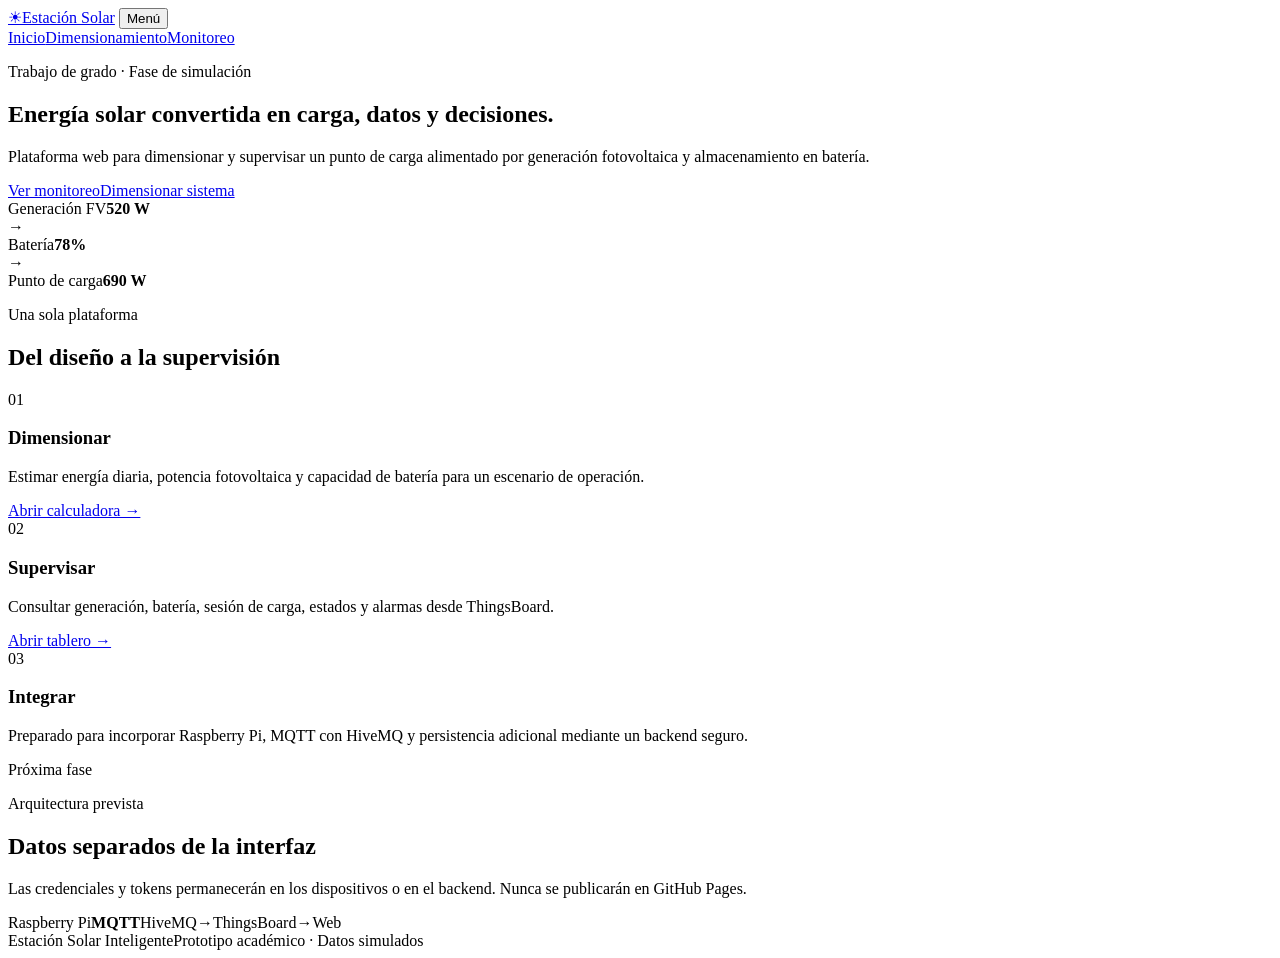
==== index.html @ 5a8cda2a "Add files via upload" ====
<!doctype html>
<html lang="es">
<head>
  <meta charset="utf-8">
  <meta name="viewport" content="width=device-width,initial-scale=1">
  <meta name="description" content="Sistema de gestión y supervisión de una estación de carga solar.">
  <title>Estación Solar Inteligente</title>
  <link rel="stylesheet" href="assets/css/styles.css">
</head>
<body>
  <header class="site-header">
    <a class="brand" href="index.html" aria-label="Inicio"><span class="brand-mark">☀</span><span>Estación Solar</span></a>
    <button class="menu-button" aria-expanded="false" aria-controls="main-nav">Menú</button>
    <nav id="main-nav" class="nav" aria-label="Navegación principal">
      <a class="active" href="index.html">Inicio</a><a href="dimensionamiento.html">Dimensionamiento</a><a href="monitoreo.html">Monitoreo</a>
    </nav>
  </header>
  <main>
    <section class="hero">
      <div class="hero-copy">
        <p class="eyebrow">Trabajo de grado · Fase de simulación</p>
        <h1>Energía solar convertida en carga, datos y decisiones.</h1>
        <p>Plataforma web para dimensionar y supervisar un punto de carga alimentado por generación fotovoltaica y almacenamiento en batería.</p>
        <div class="actions"><a class="button primary" href="monitoreo.html">Ver monitoreo</a><a class="button secondary" href="dimensionamiento.html">Dimensionar sistema</a></div>
      </div>
      <div class="energy-visual" aria-label="Flujo de energía simulado">
        <div class="energy-node solar"><span>Generación FV</span><strong>520 W</strong></div><span class="flow">→</span>
        <div class="energy-node battery"><span>Batería</span><strong>78%</strong></div><span class="flow">→</span>
        <div class="energy-node charge"><span>Punto de carga</span><strong>690 W</strong></div>
      </div>
    </section>
    <section class="section">
      <p class="eyebrow">Una sola plataforma</p><h2>Del diseño a la supervisión</h2>
      <div class="feature-grid">
        <article class="feature"><span class="feature-number">01</span><h3>Dimensionar</h3><p>Estimar energía diaria, potencia fotovoltaica y capacidad de batería para un escenario de operación.</p><a href="dimensionamiento.html">Abrir calculadora →</a></article>
        <article class="feature"><span class="feature-number">02</span><h3>Supervisar</h3><p>Consultar generación, batería, sesión de carga, estados y alarmas desde ThingsBoard.</p><a href="monitoreo.html">Abrir tablero →</a></article>
        <article class="feature"><span class="feature-number">03</span><h3>Integrar</h3><p>Preparado para incorporar Raspberry Pi, MQTT con HiveMQ y persistencia adicional mediante un backend seguro.</p><span class="muted">Próxima fase</span></article>
      </div>
    </section>
    <section class="section architecture"><div><p class="eyebrow">Arquitectura prevista</p><h2>Datos separados de la interfaz</h2><p>Las credenciales y tokens permanecerán en los dispositivos o en el backend. Nunca se publicarán en GitHub Pages.</p></div><div class="pipeline"><span>Raspberry Pi</span><b>MQTT</b><span>HiveMQ</span><b>→</b><span>ThingsBoard</span><b>→</b><span>Web</span></div></section>
  </main>
  <footer><span>Estación Solar Inteligente</span><span>Prototipo académico · Datos simulados</span></footer>
  <script src="assets/js/app.js"></script>
</body></html>
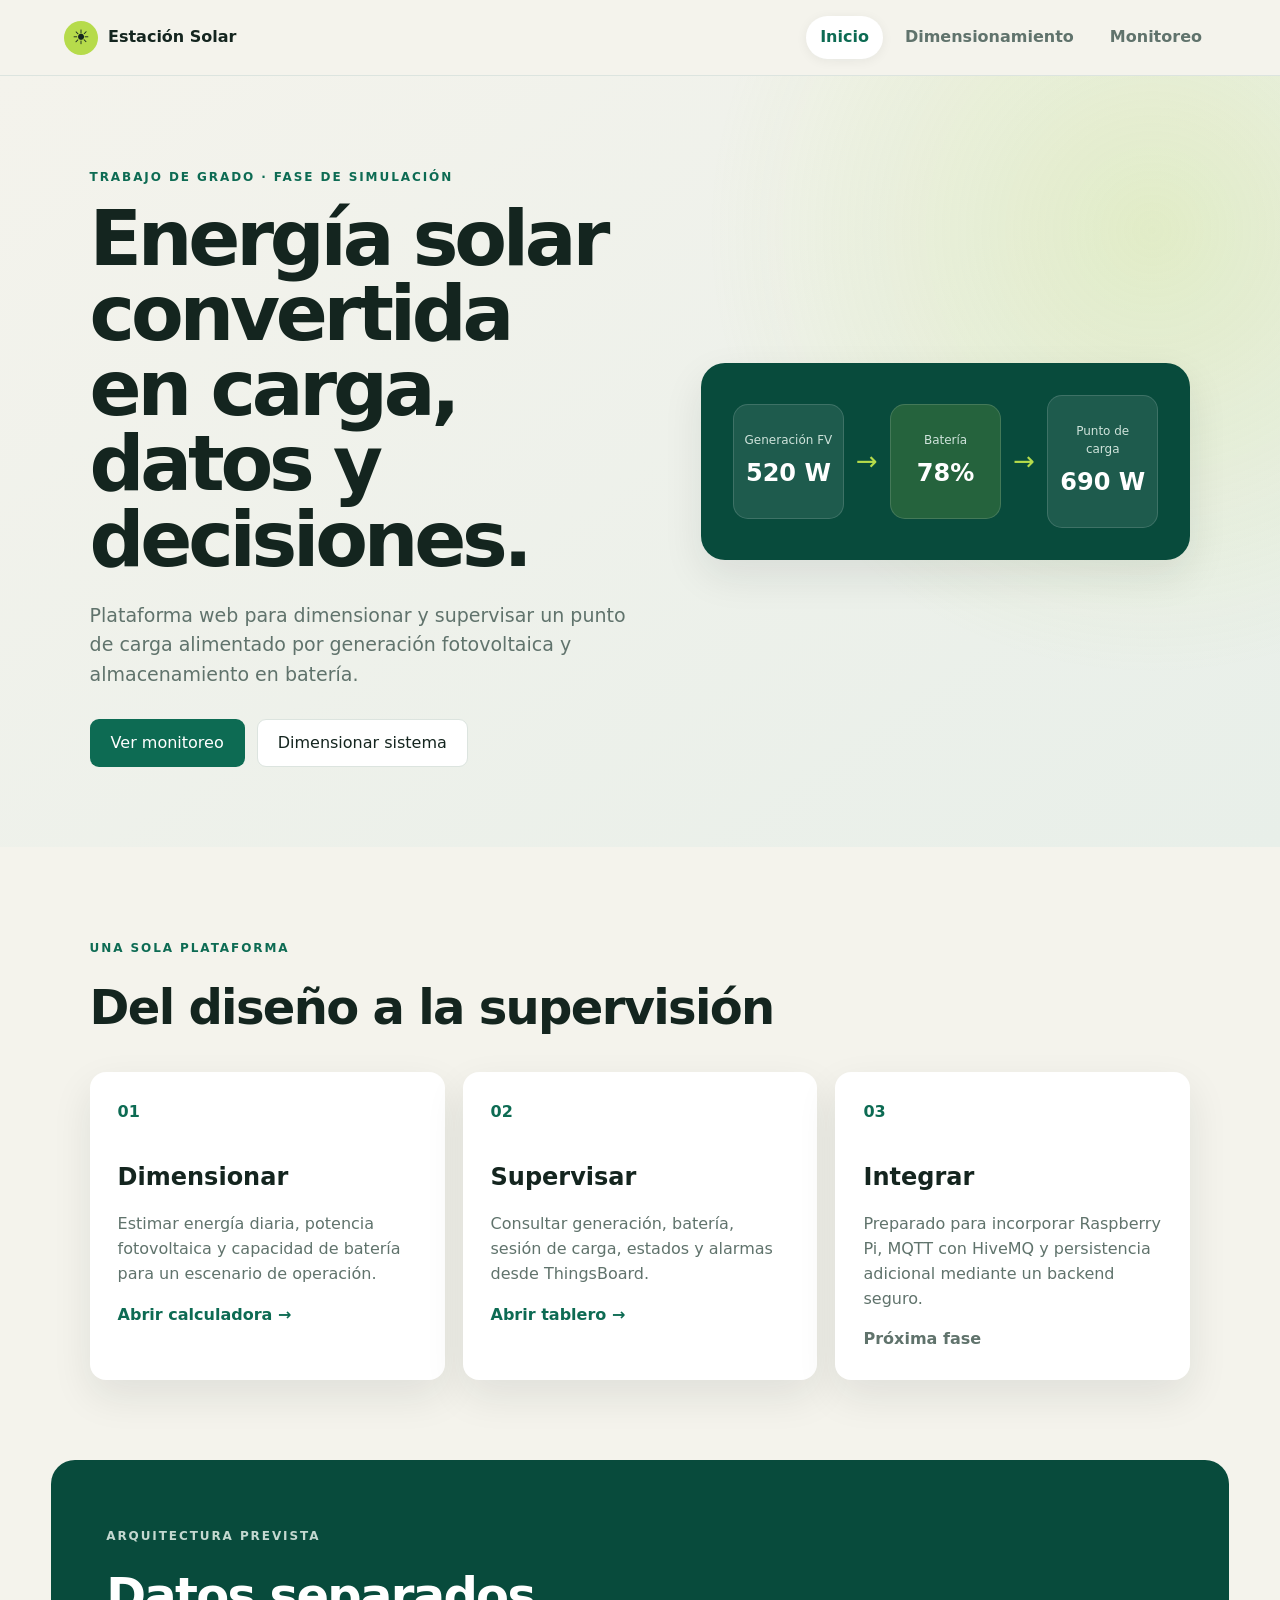
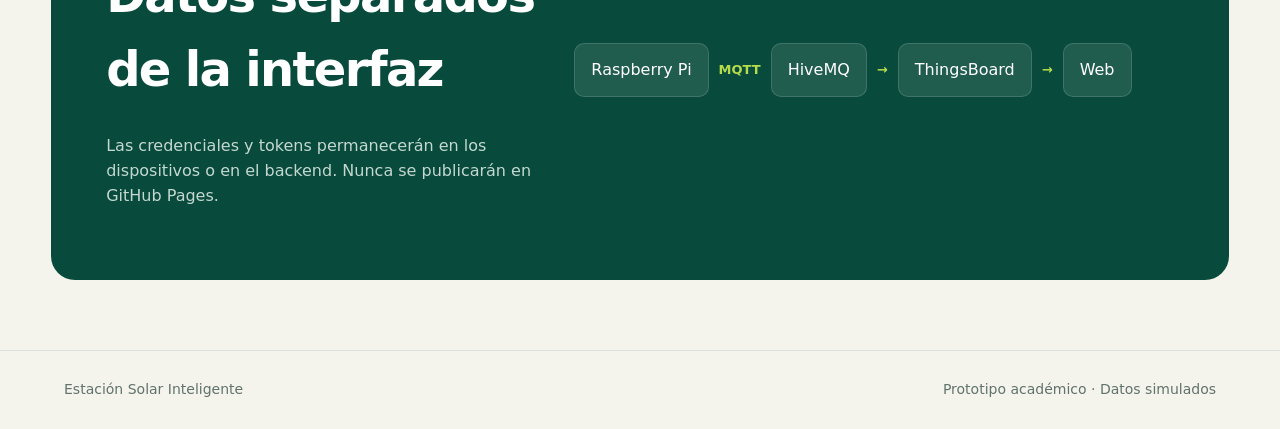
==== commit 48268644: "Add files via upload" ====
--- a/index.html
+++ b/index.html
@@ -5,7 +5,7 @@
   <meta name="viewport" content="width=device-width,initial-scale=1">
   <meta name="description" content="Sistema de gestión y supervisión de una estación de carga solar.">
   <title>Estación Solar Inteligente</title>
-  <link rel="stylesheet" href="assets/css/styles.css">
+  <link rel="stylesheet" href="styles.css">
 </head>
 <body>
   <header class="site-header">
@@ -40,5 +40,5 @@
     <section class="section architecture"><div><p class="eyebrow">Arquitectura prevista</p><h2>Datos separados de la interfaz</h2><p>Las credenciales y tokens permanecerán en los dispositivos o en el backend. Nunca se publicarán en GitHub Pages.</p></div><div class="pipeline"><span>Raspberry Pi</span><b>MQTT</b><span>HiveMQ</span><b>→</b><span>ThingsBoard</span><b>→</b><span>Web</span></div></section>
   </main>
   <footer><span>Estación Solar Inteligente</span><span>Prototipo académico · Datos simulados</span></footer>
-  <script src="assets/js/app.js"></script>
+  <script src="app.js"></script>
 </body></html>
--- a/styles.css
+++ b/styles.css
@@ -0,0 +1,3 @@
+:root{--ink:#14251f;--muted:#60736c;--green:#0d6b53;--green-dark:#084b3c;--lime:#b6db4b;--cream:#f4f3ec;--white:#fff;--line:#dce4df;--amber:#e78c2c;--shadow:0 16px 40px rgba(20,37,31,.09)}*{box-sizing:border-box}html{scroll-behavior:smooth}body{margin:0;background:var(--cream);color:var(--ink);font:16px/1.55 Inter,ui-sans-serif,system-ui,-apple-system,BlinkMacSystemFont,"Segoe UI",sans-serif}a{color:inherit}.site-header{height:76px;padding:0 clamp(20px,5vw,72px);display:flex;align-items:center;justify-content:space-between;background:rgba(244,243,236,.95);border-bottom:1px solid var(--line);position:sticky;top:0;z-index:10;backdrop-filter:blur(12px)}.brand{display:flex;gap:10px;align-items:center;text-decoration:none;font-weight:800}.brand-mark{display:grid;place-items:center;width:34px;height:34px;border-radius:50%;background:var(--lime);font-size:20px}.nav{display:flex;gap:8px}.nav a{padding:9px 14px;border-radius:999px;text-decoration:none;color:var(--muted);font-weight:650}.nav a:hover,.nav a.active{background:var(--white);color:var(--green);box-shadow:0 2px 12px rgba(20,37,31,.06)}.menu-button{display:none;background:none;border:0;font-weight:700}.hero{min-height:610px;padding:80px clamp(20px,7vw,110px);display:grid;grid-template-columns:1.05fr .95fr;align-items:center;gap:70px;background:radial-gradient(circle at 90% 20%,rgba(182,219,75,.22),transparent 34%),linear-gradient(145deg,#f4f3ec,#e8efe9)}.hero h1,.page-heading h1,.monitor-heading h1{font-size:clamp(42px,6vw,78px);line-height:.98;letter-spacing:-.055em;margin:14px 0 24px;max-width:850px}.hero-copy>p:not(.eyebrow){font-size:19px;color:var(--muted);max-width:630px}.eyebrow{text-transform:uppercase;letter-spacing:.16em;font-size:12px;font-weight:800;color:var(--green)}.actions{display:flex;gap:12px;margin-top:30px;flex-wrap:wrap}.button{display:inline-flex;align-items:center;justify-content:center;min-height:48px;padding:0 20px;border:1px solid transparent;border-radius:9px;text-decoration:none;font-weight:750;cursor:pointer;font:inherit}.button.primary{background:var(--green);color:#fff}.button.primary:hover{background:var(--green-dark)}.button.secondary{background:var(--white);border-color:var(--line)}.button.compact{min-height:40px;font-size:14px}.energy-visual{background:var(--green-dark);color:#fff;padding:32px;border-radius:24px;box-shadow:var(--shadow);display:grid;grid-template-columns:1fr auto 1fr auto 1fr;align-items:center;gap:12px}.energy-node{text-align:center;padding:26px 10px;border-radius:15px;background:rgba(255,255,255,.09);border:1px solid rgba(255,255,255,.14)}.energy-node span{display:block;font-size:12px;color:#cfe3db}.energy-node strong{display:block;font-size:24px;margin-top:5px}.energy-node.battery{background:rgba(182,219,75,.17)}.flow{color:var(--lime);font-size:26px}.section{padding:80px clamp(20px,7vw,110px)}.section h2,.dashboard-section h2{font-size:clamp(30px,4vw,48px);letter-spacing:-.035em;margin:8px 0 28px}.feature-grid{display:grid;grid-template-columns:repeat(3,1fr);gap:18px}.feature{background:var(--white);padding:28px;border-radius:16px;box-shadow:var(--shadow);min-height:260px}.feature-number{font-weight:800;color:var(--green)}.feature h3{font-size:24px;margin:34px 0 8px}.feature p{color:var(--muted)}.feature a{color:var(--green);font-weight:750;text-decoration:none}.muted{color:var(--muted);font-weight:700}.architecture{margin:0 clamp(20px,4vw,62px) 70px;padding:55px;display:grid;grid-template-columns:1fr 1.4fr;align-items:center;gap:40px;background:var(--green-dark);color:#fff;border-radius:24px}.architecture p{color:#c4d8d0}.pipeline{display:flex;align-items:center;gap:10px;flex-wrap:wrap}.pipeline span{padding:14px 16px;background:rgba(255,255,255,.1);border:1px solid rgba(255,255,255,.14);border-radius:10px}.pipeline b{color:var(--lime);font-size:13px}footer{padding:28px clamp(20px,5vw,72px);display:flex;justify-content:space-between;color:var(--muted);border-top:1px solid var(--line);font-size:14px}.page-heading,.monitor-heading{padding:70px clamp(20px,7vw,110px) 28px}.page-heading p:last-child{max-width:720px;color:var(--muted);font-size:18px}.calculator{padding-top:20px;display:grid;grid-template-columns:minmax(300px,.75fr) 1.25fr;gap:24px}.form-card,.results{background:#fff;border-radius:18px;padding:30px;box-shadow:var(--shadow)}.form-card{display:grid;gap:18px}.form-card h2{font-size:25px;margin:0}.form-card label{display:grid;gap:7px;font-size:14px;font-weight:700}.form-card input{width:100%;padding:13px;border:1px solid #cbd7d1;border-radius:8px;font:inherit}.results{display:grid;grid-template-columns:1fr 1fr;gap:14px}.results article{background:#eff5f1;border-radius:12px;padding:22px}.results span{display:block;color:var(--muted);font-size:13px}.results strong{display:block;font-size:clamp(22px,3vw,34px);margin-top:6px}.results p{grid-column:1/-1;color:var(--muted);margin:6px}.monitor-heading{display:flex;justify-content:space-between;align-items:end}.monitor-heading h1{font-size:clamp(40px,5vw,66px);margin-bottom:0}.status-pill{margin-bottom:10px;padding:9px 13px;background:#e2f2e9;border-radius:999px;color:var(--green);font-weight:750;font-size:13px}.status-pill i{display:inline-block;width:8px;height:8px;border-radius:50%;background:#1d9e5c;margin-right:7px}.notice{margin:0 clamp(20px,7vw,110px) 18px;padding:13px 17px;background:#fff6db;border:1px solid #ebd893;border-radius:10px;color:#695112}.live-summary{padding:0 clamp(20px,7vw,110px) 24px;display:grid;grid-template-columns:repeat(5,1fr);gap:12px}.live-summary article{background:#fff;padding:18px;border-radius:12px;border:1px solid var(--line)}.live-summary span,.live-summary small{display:block;color:var(--muted);font-size:12px}.live-summary strong{display:block;font-size:23px;margin:6px 0}.live-summary .ok{color:#198754}.dashboard-section{margin:0 clamp(20px,4vw,62px);background:#fff;border-radius:18px;overflow:hidden;box-shadow:var(--shadow)}.dashboard-toolbar{padding:22px 26px;display:flex;justify-content:space-between;align-items:center;border-bottom:1px solid var(--line)}.dashboard-toolbar h2{font-size:25px;margin:0}.dashboard-toolbar p{margin:3px 0 0;color:var(--muted);font-size:13px}.iframe-wrap{height:min(70vw,820px);min-height:560px}.iframe-wrap iframe{width:100%;height:100%;border:0}.control-preview{margin-top:18px;display:grid;grid-template-columns:1fr auto;gap:40px;align-items:center}.control-preview p{color:var(--muted);max-width:720px}.switch-row{display:flex;gap:20px;align-items:center;background:#fff;padding:22px;border-radius:14px;box-shadow:var(--shadow)}.switch-row span{min-width:190px}.switch-row small{display:block;color:var(--muted)}.switch-row input{position:absolute;opacity:0}.switch-row i{width:55px;height:30px;border-radius:999px;background:#aebcb6;position:relative;cursor:pointer}.switch-row i:after{content:"";position:absolute;width:22px;height:22px;left:4px;top:4px;background:#fff;border-radius:50%;transition:.2s}.switch-row input:checked+i{background:var(--green)}.switch-row input:checked+i:after{transform:translateX(25px)}
+@media(max-width:900px){.hero{grid-template-columns:1fr;min-height:auto}.feature-grid{grid-template-columns:1fr}.architecture,.calculator{grid-template-columns:1fr}.live-summary{grid-template-columns:repeat(2,1fr)}.control-preview{grid-template-columns:1fr}.energy-visual{max-width:620px}}
+@media(max-width:640px){.site-header{height:auto;min-height:68px;flex-wrap:wrap}.menu-button{display:block}.nav{display:none;width:100%;padding:8px 0 14px;flex-direction:column}.nav.open{display:flex}.nav a{text-align:center}.hero{padding-top:55px}.energy-visual{grid-template-columns:1fr}.flow{transform:rotate(90deg)}.architecture{margin-left:10px;margin-right:10px;padding:28px}.results{grid-template-columns:1fr}.results p{grid-column:auto}.monitor-heading{align-items:start;flex-direction:column}.live-summary{grid-template-columns:1fr}.dashboard-section{margin:0 8px}.dashboard-toolbar{align-items:start;gap:15px;flex-direction:column}.iframe-wrap{height:720px}.control-preview{padding-top:40px}footer{gap:8px;flex-direction:column}}
